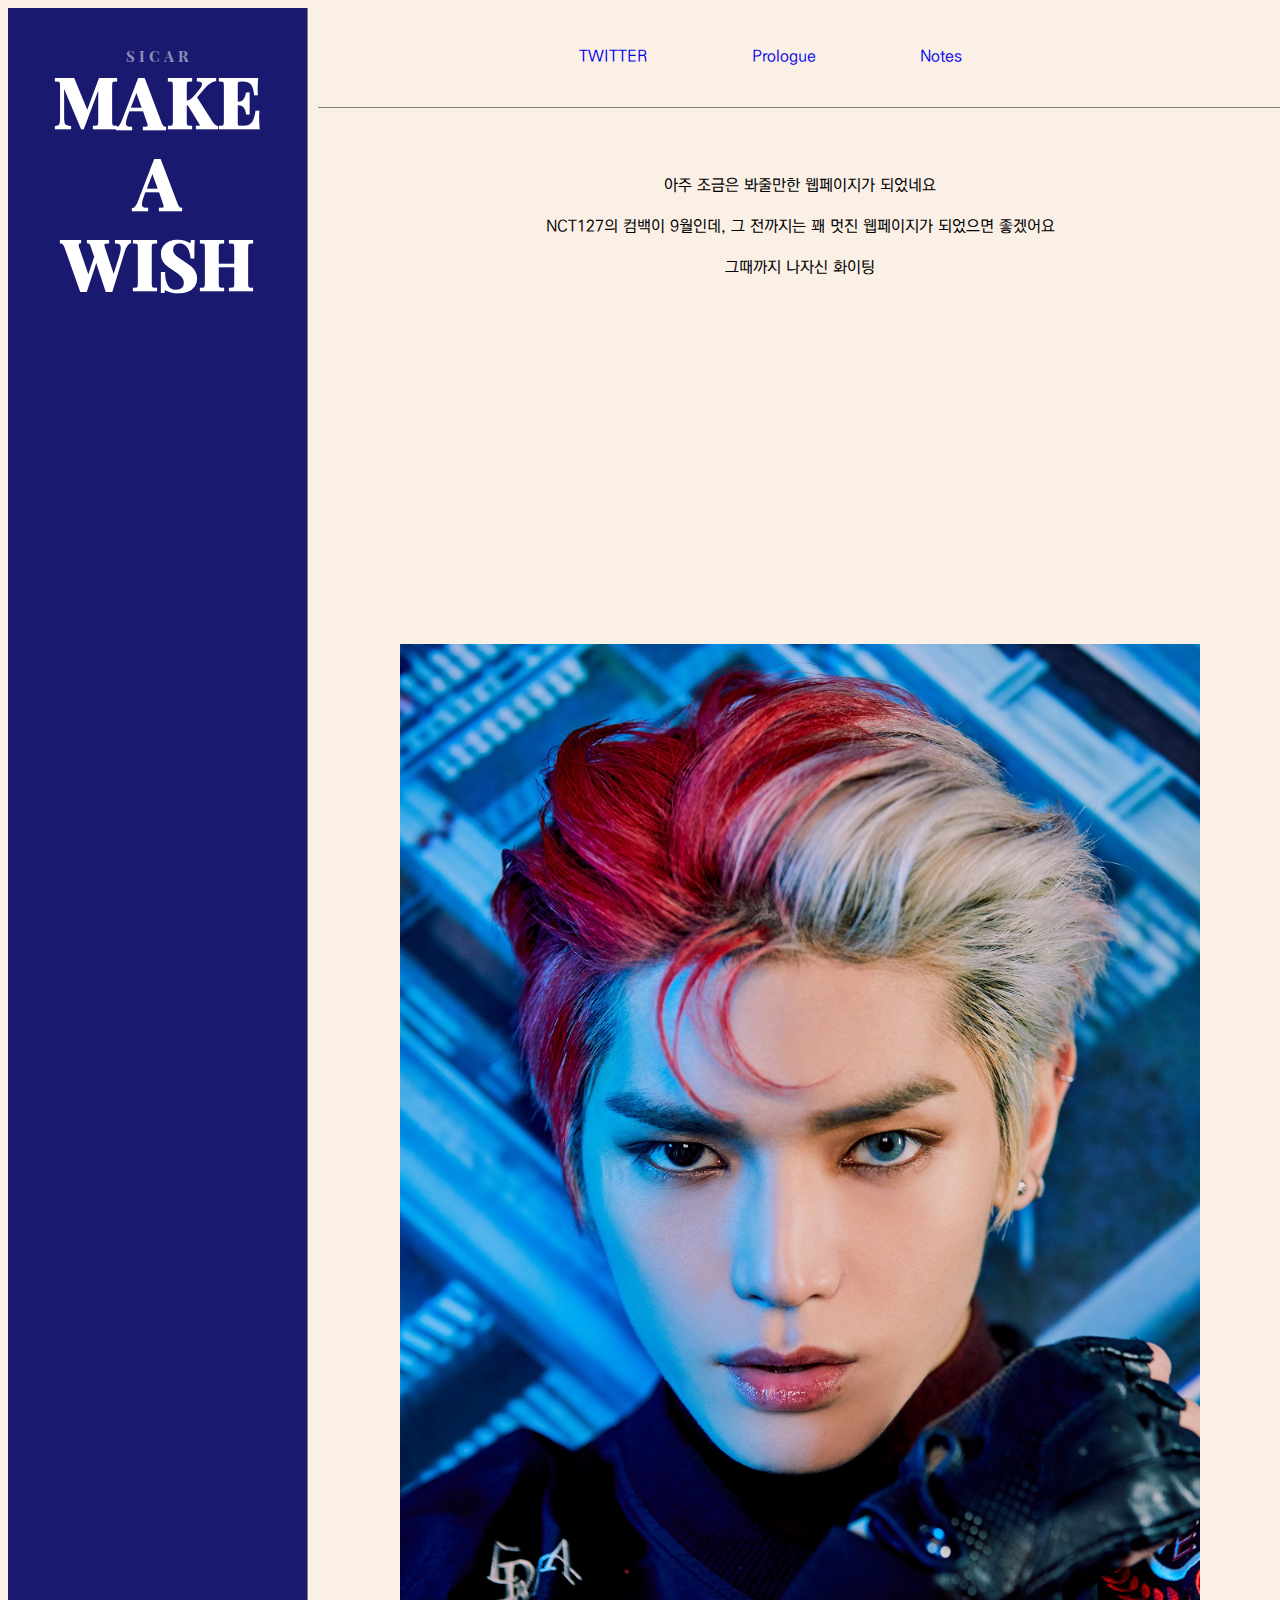
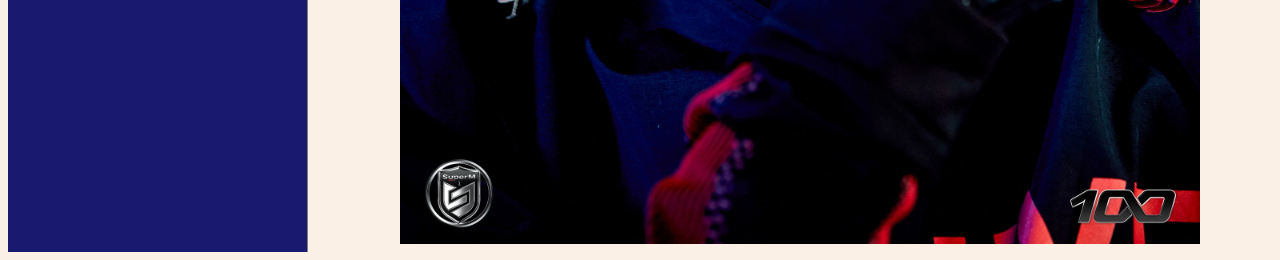
==== index.html @ f93653f6 "css 파일 생성" ====
<!doctype html>
<html>
<head>
  <title>직장인의_기록장</title>
  <meta charset="utf-8">
  <link rel="stylesheet" href="style.css">
</head>
<body>
  <div id=layout>
  <div class="title_grid">
  <p style="font-size:15px;opacity: 0.5;margin-top:40px;margin-bottom:0;padding:0;color:white;">S I C A R</p>
  <h1 style="margin:0;"><a href="index.html" title="메인으로 이동합니다" style="color:white;text-decoration:none;margin:0;padding: 0;">Make<br>A<br>Wish</a></h1>
  </div>
<div id=main_content>
  <div class="sidebar_grid">
<ul>
  <li><a href="https://twitter.com/Aic7lH" target="_blank" title="누르시면 트위터로 이동합니다" style="text-decoration:none;">TWITTER</a></li>
  <li><a href="inmyhead.html" title="나라는 사람에 대하여" style="text-decoration:none;">Prologue</a></li>
  <li><a href="wannabe.html" title="개발자가 되고 싶은 사람의 기록" style="text-decoration:none;">Notes</a></li>
</ul>
  </div>
  <div class="content_grid">
<p style="margin-top:45px;"> 아주 조금은 봐줄만한 웹페이지가 되었네요</p>
<p>NCT127의 컴백이 9월인데, 그 전까지는 꽤 멋진 웹페이지가 되었으면 좋겠어요</p>
<p>그때까지 나자신 화이팅</p>
<br>
<iframe width="560" height="315" src="https://www.youtube.com/embed/2OvyA2__Eas" title="YouTube video player" frameborder="0" allow="accelerometer; autoplay; clipboard-write; encrypted-media; gyroscope; picture-in-picture" allowfullscreen></iframe>
<br>
<img src="EfEUeBeU0AA4sZT.jpg" alt="태용 존나 잘생김 진심" width="800">
  </div>
</div>
</div>
</body>
</html>
---- style.css ----
@FONT-FACE {
	font-family: 'Neothic';
	src:url("Neothic.ttf");
}
@FONT-FACE {
	font-family: 'KoPubWorld돋움체_Pro Medium';
	src:url("KoPubWorld Dotum_Pro Medium.otf");
}
    #main_content{
      display: grid;
      grid-template-rows: 100px 1fr;
    }
    #layout{
      display: grid;
      grid-template-columns: 300px 1fr;
    }
    body{
      background-color: linen;
    }
    .title_grid {
      background-color:midnightblue;
      font-family: "Neothic", Times, serif;
      font-size: 35px;
      width: 300px;
      height: 100%;
      text-align: center;
      margin:0;
      padding: 0;
      box-sizing: border-box;
      border-right: 1px solid gray;
      display: inline;
    }
    .sidebar_grid {
      width: 100%;
      height: 80px;

      box-sizing: border-box;
      text-align: center;
      border-bottom:solid 1px gray;
      margin-top:20px;
      margin-left: 10px;
      display: inline;
     
    }
    .content_grid {
      width: 100%;

      text-align: center;
      box-sizing: border-box;
      margin-top:20px;
      margin-left: 10px;
      font-family: "KoPubWorld돋움체_Pro Medium", Arial, sans-serif;
    }
    li {
      display: inline-block;
      margin-right: 100px;
      font-family: "KoPubWorld돋움체_Pro Medium", Arial, sans-serif;
    }
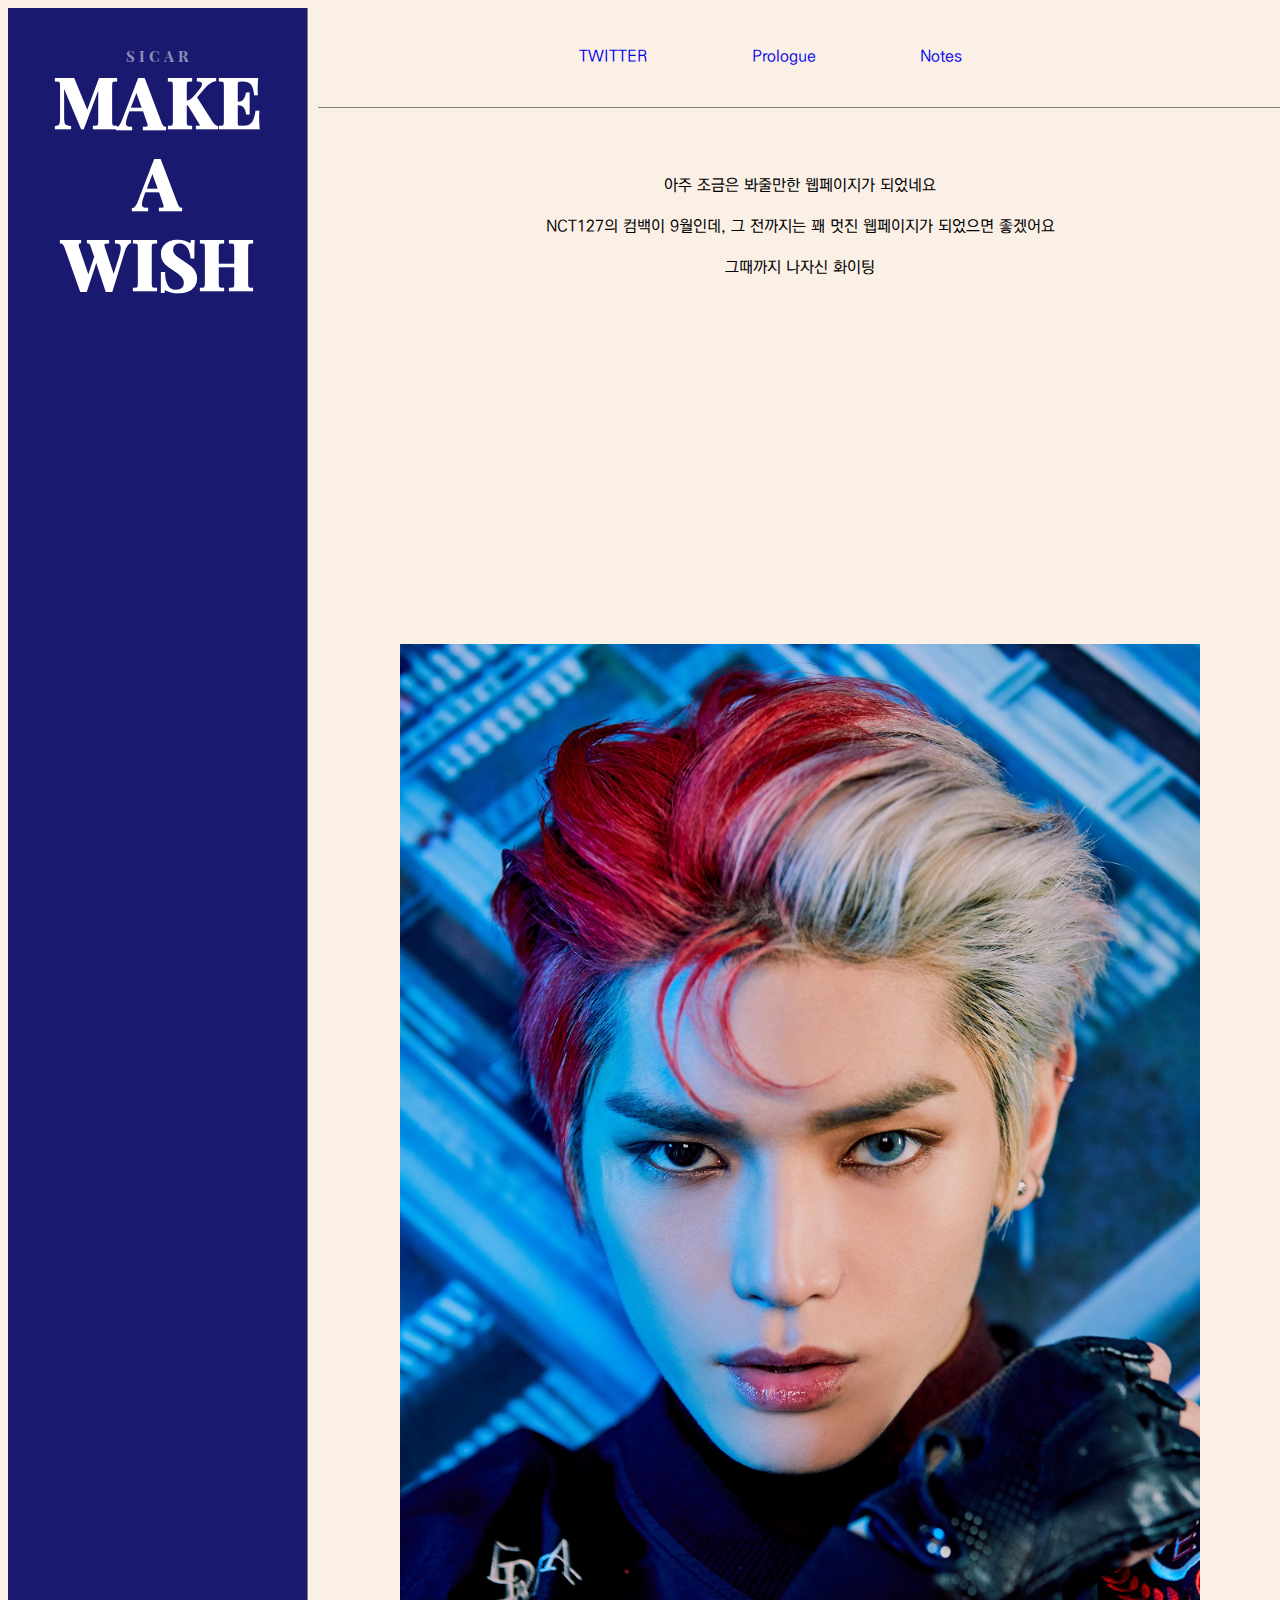
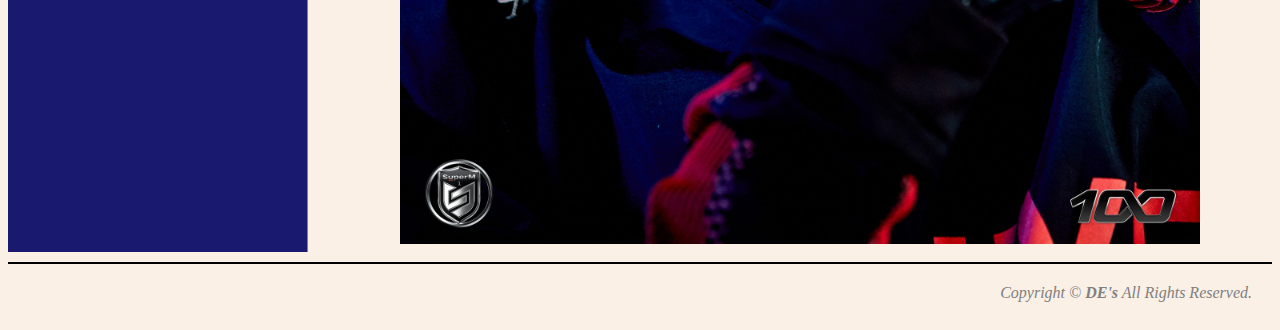
==== commit 2508b970: "Footer 추가" ====
--- a/index.html
+++ b/index.html
@@ -30,5 +30,11 @@
   </div>
 </div>
 </div>
+<footer>
+  <address>
+    Copyright © <strong>DE's</strong>
+    All Rights Reserved.
+  </address>
+</footer>
 </body>
 </html>
--- a/style.css
+++ b/style.css
@@ -55,4 +55,13 @@
       display: inline-block;
       margin-right: 100px;
       font-family: "KoPubWorld돋움체_Pro Medium", Arial, sans-serif;
+    }
+    footer {
+      border-top: 2px solid black;
+      margin-top: 10px;
+      padding: 20px;
+    }
+    address {
+      text-align: right;
+      color: gray;
     }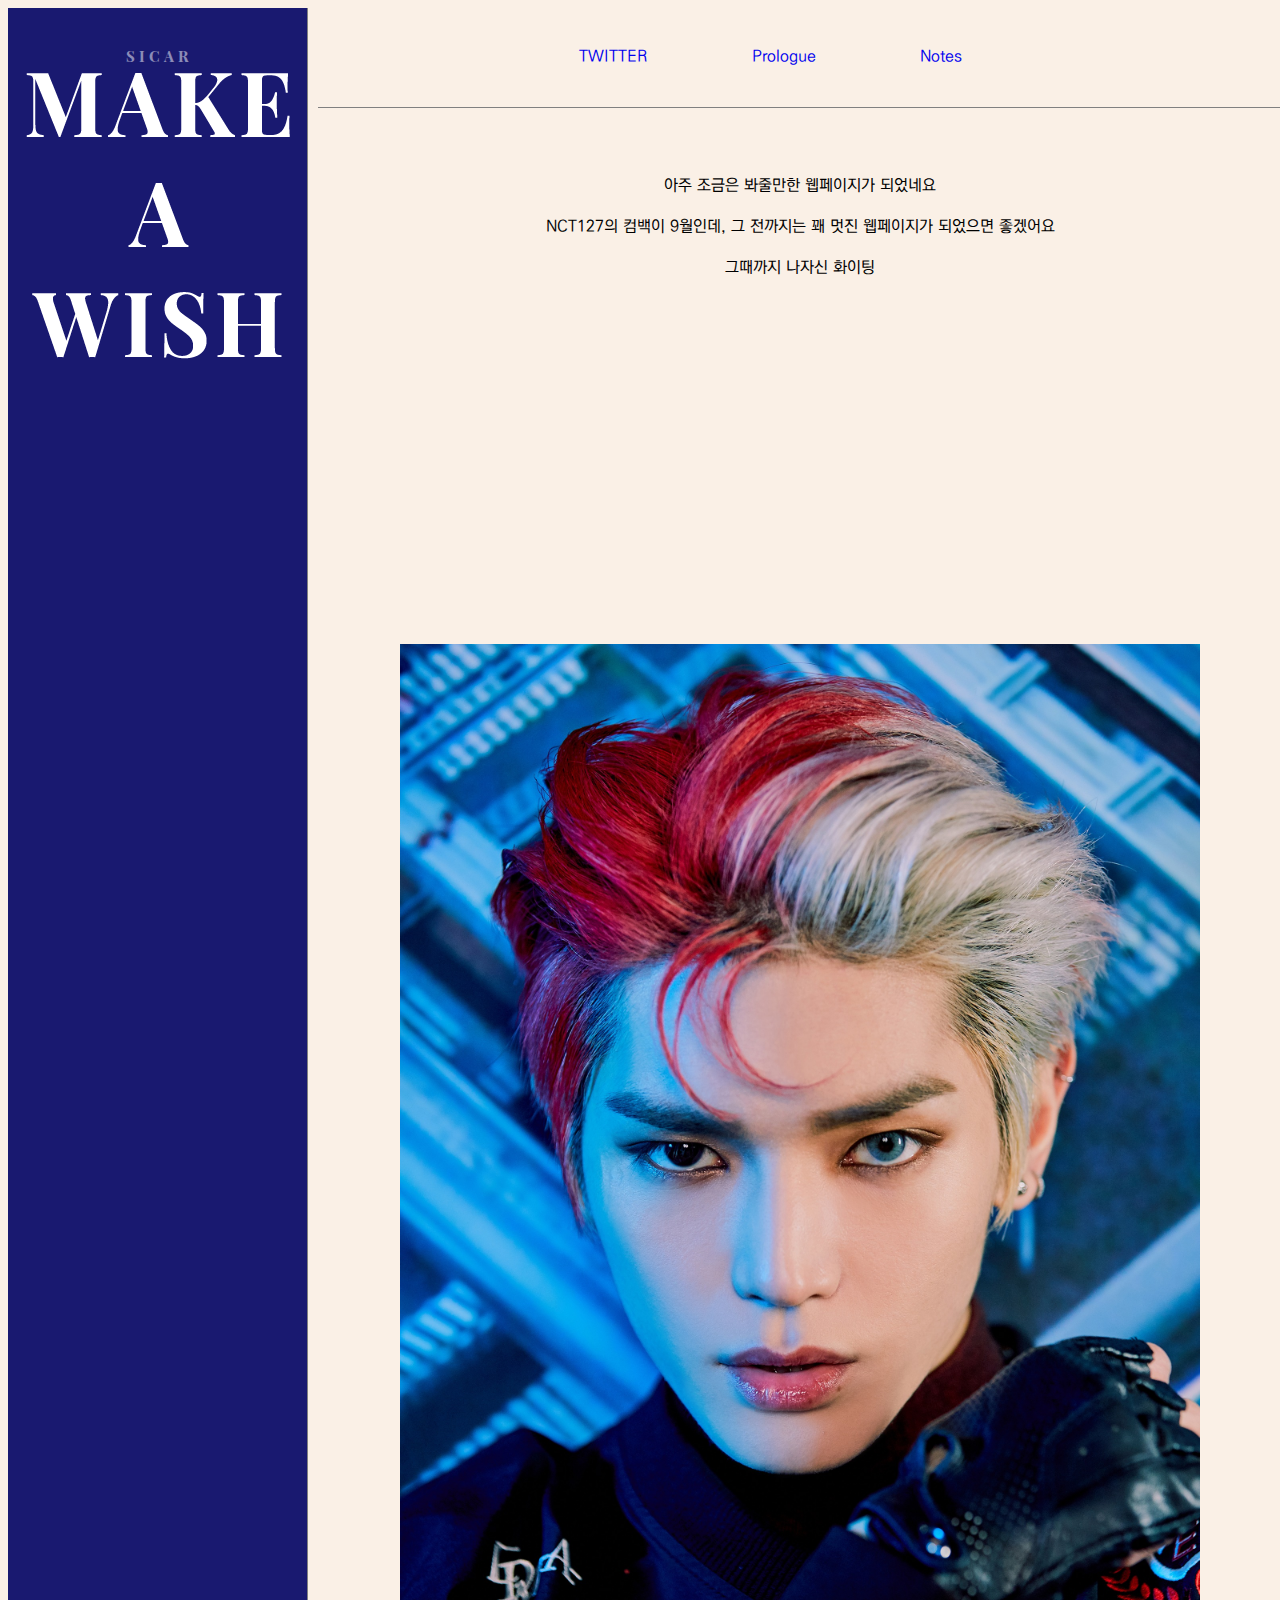
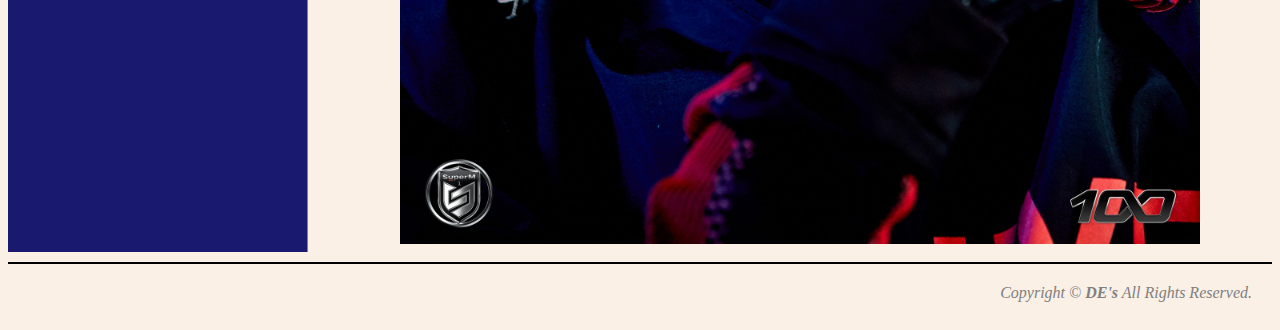
==== commit 9fb8c79e: "뭐임" ====
--- a/index.html
+++ b/index.html
@@ -9,7 +9,7 @@
   <div id=layout>
   <div class="title_grid">
   <p style="font-size:15px;opacity: 0.5;margin-top:40px;margin-bottom:0;padding:0;color:white;">S I C A R</p>
-  <h1 style="margin:0;"><a href="index.html" title="메인으로 이동합니다" style="color:white;text-decoration:none;margin:0;padding: 0;">Make<br>A<br>Wish</a></h1>
+  <a href="index.html" title="메인으로 이동합니다"><img src="title.png"></a>
   </div>
 <div id=main_content>
   <div class="sidebar_grid">
--- a/style.css
+++ b/style.css
@@ -8,7 +8,7 @@
 }
     #main_content{
       display: grid;
-      grid-template-rows: 100px 1fr;
+      grid-template-rows: 100px minmax(1080px, auto);
     }
     #layout{
       display: grid;
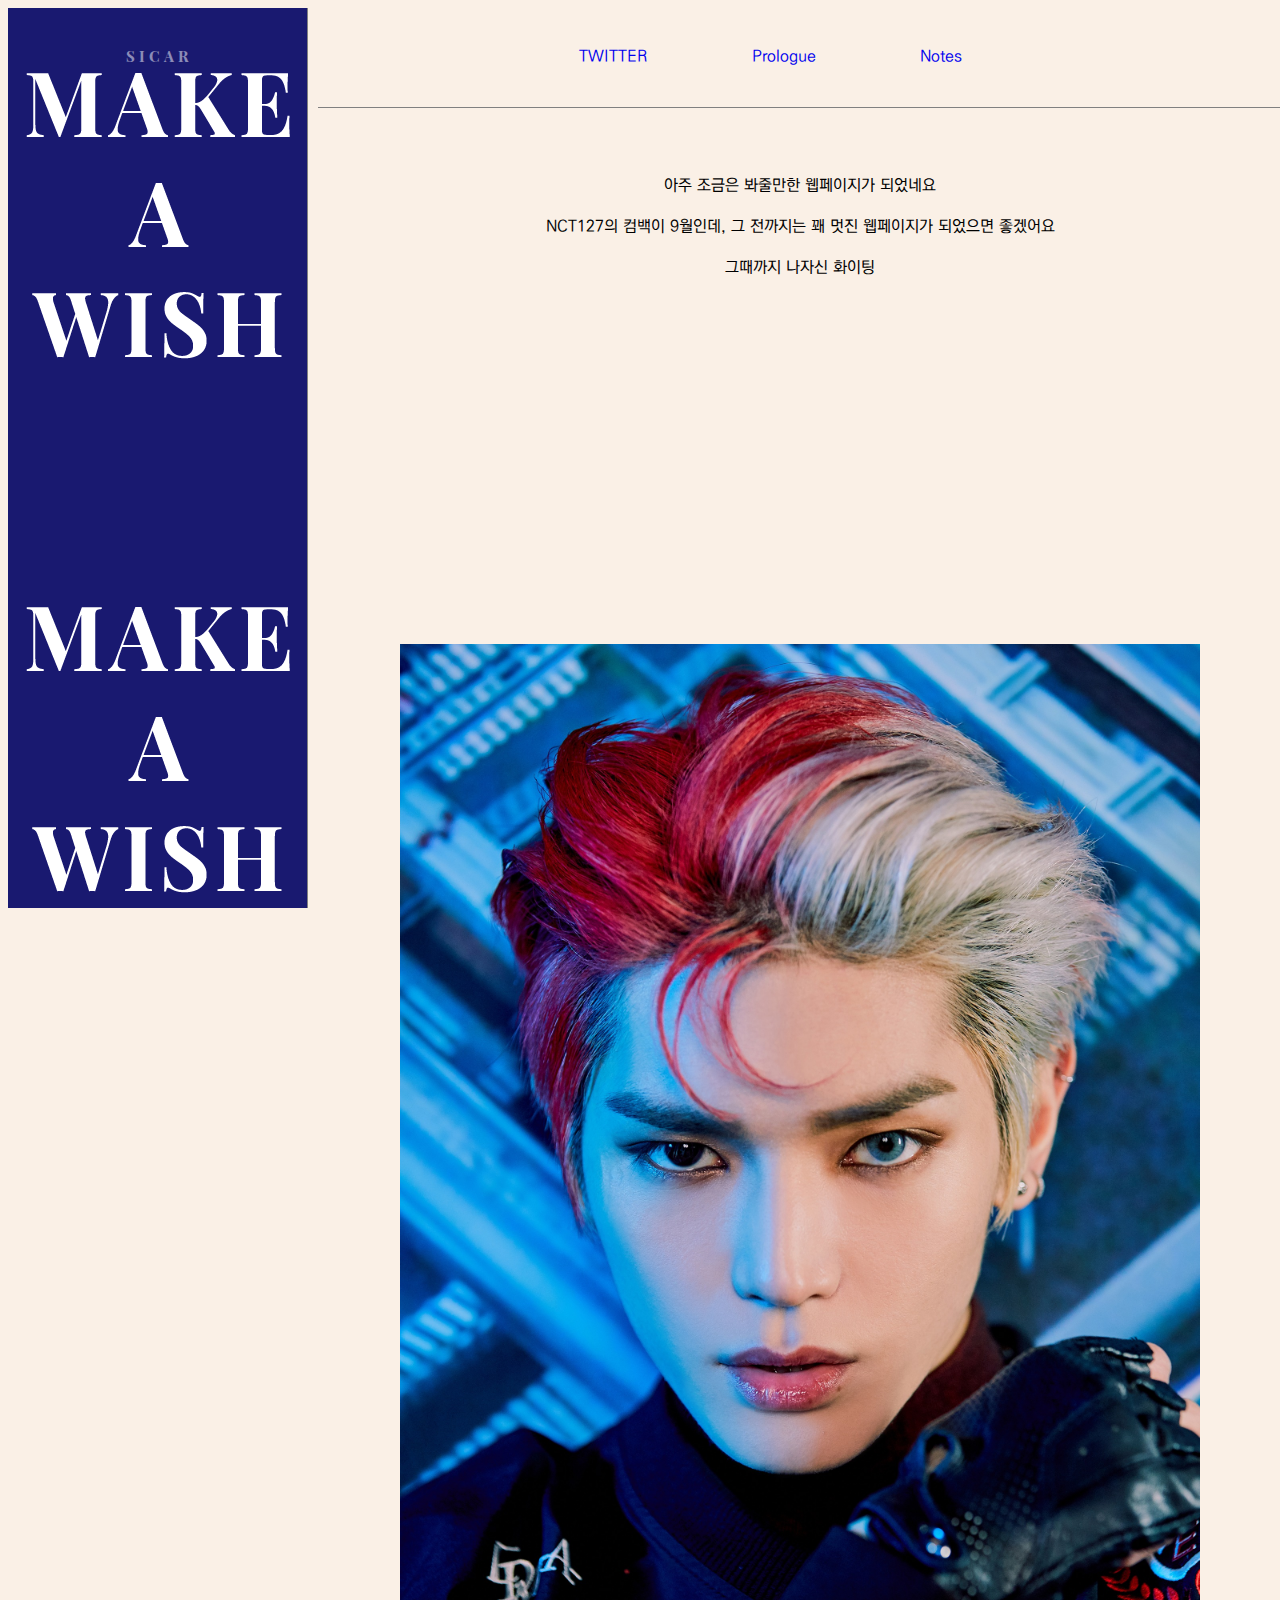
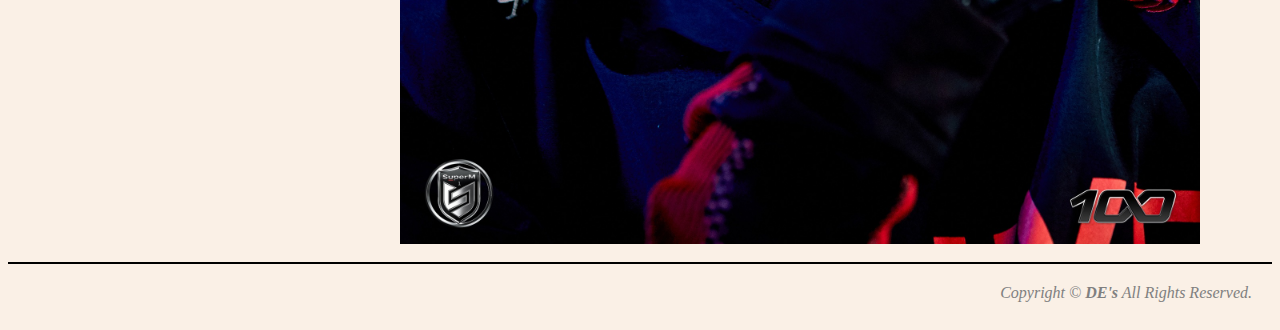
==== commit ab52e2f5: "사이드바 고정, 기타 코드 정렬, SICAR 저거 태그에 스타일 속성 너무 길어서 CSS 파일에 넣음, 이미지 바닥에 하나 넣어둠 저거 이미지 링크만 바꿔 그리고 크기는 300x3" ====
--- a/index.html
+++ b/index.html
@@ -1,40 +1,49 @@
 <!doctype html>
 <html>
+
 <head>
   <title>직장인의_기록장</title>
   <meta charset="utf-8">
   <link rel="stylesheet" href="style.css">
 </head>
+
 <body>
   <div id=layout>
-  <div class="title_grid">
-  <p style="font-size:15px;opacity: 0.5;margin-top:40px;margin-bottom:0;padding:0;color:white;">S I C A R</p>
-  <a href="index.html" title="메인으로 이동합니다"><img src="title.png"></a>
+    <div class="title_grid">
+      <p id="sicar">S I C A R</p>
+      <a href="index.html" title="메인으로 이동합니다"><img src="title.png"></a>
+      <img id="side_img" src="title.png">
+    </div>
+    <div></div>
+    <div id=main_content>
+      <div class="sidebar_grid">
+        <ul>
+          <li><a href="https://twitter.com/Aic7lH" target="_blank" title="누르시면 트위터로 이동합니다"
+              style="text-decoration:none;">TWITTER</a></li>
+          <li><a href="inmyhead.html" title="나라는 사람에 대하여" style="text-decoration:none;">Prologue</a></li>
+          <li><a href="wannabe.html" title="개발자가 되고 싶은 사람의 기록" style="text-decoration:none;">Notes</a></li>
+        </ul>
+      </div>
+      <div class="content_grid">
+        <p style="margin-top:45px;"> 아주 조금은 봐줄만한 웹페이지가 되었네요</p>
+        <p>NCT127의 컴백이 9월인데, 그 전까지는 꽤 멋진 웹페이지가 되었으면 좋겠어요</p>
+        <p>그때까지 나자신 화이팅</p>
+        <br>
+        <iframe width="560" height="315" src="https://www.youtube.com/embed/2OvyA2__Eas" title="YouTube video player"
+          frameborder="0"
+          allow="accelerometer; autoplay; clipboard-write; encrypted-media; gyroscope; picture-in-picture"
+          allowfullscreen></iframe>
+        <br>
+        <img src="EfEUeBeU0AA4sZT.jpg" alt="태용 존나 잘생김 진심" width="800">
+      </div>
+    </div>
   </div>
-<div id=main_content>
-  <div class="sidebar_grid">
-<ul>
-  <li><a href="https://twitter.com/Aic7lH" target="_blank" title="누르시면 트위터로 이동합니다" style="text-decoration:none;">TWITTER</a></li>
-  <li><a href="inmyhead.html" title="나라는 사람에 대하여" style="text-decoration:none;">Prologue</a></li>
-  <li><a href="wannabe.html" title="개발자가 되고 싶은 사람의 기록" style="text-decoration:none;">Notes</a></li>
-</ul>
-  </div>
-  <div class="content_grid">
-<p style="margin-top:45px;"> 아주 조금은 봐줄만한 웹페이지가 되었네요</p>
-<p>NCT127의 컴백이 9월인데, 그 전까지는 꽤 멋진 웹페이지가 되었으면 좋겠어요</p>
-<p>그때까지 나자신 화이팅</p>
-<br>
-<iframe width="560" height="315" src="https://www.youtube.com/embed/2OvyA2__Eas" title="YouTube video player" frameborder="0" allow="accelerometer; autoplay; clipboard-write; encrypted-media; gyroscope; picture-in-picture" allowfullscreen></iframe>
-<br>
-<img src="EfEUeBeU0AA4sZT.jpg" alt="태용 존나 잘생김 진심" width="800">
-  </div>
-</div>
-</div>
-<footer>
-  <address>
-    Copyright © <strong>DE's</strong>
-    All Rights Reserved.
-  </address>
-</footer>
+  <footer>
+    <address>
+      Copyright © <strong>DE's</strong>
+      All Rights Reserved.
+    </address>
+  </footer>
 </body>
-</html>
+
+</html>--- a/style.css
+++ b/style.css
@@ -29,6 +29,7 @@
       box-sizing: border-box;
       border-right: 1px solid gray;
       display: inline;
+      position: fixed;
     }
     .sidebar_grid {
       width: 100%;
@@ -40,7 +41,6 @@
       margin-top:20px;
       margin-left: 10px;
       display: inline;
-     
     }
     .content_grid {
       width: 100%;
@@ -64,4 +64,17 @@
     address {
       text-align: right;
       color: gray;
+    }
+    #side_img {
+      position: fixed;
+      bottom: 0px;
+      left: 8px;
+    }
+    #sicar {
+      font-size:15px;
+      opacity: 0.5;
+      margin-top:40px;
+      margin-bottom:0;
+      padding:0;
+      color:white;
     }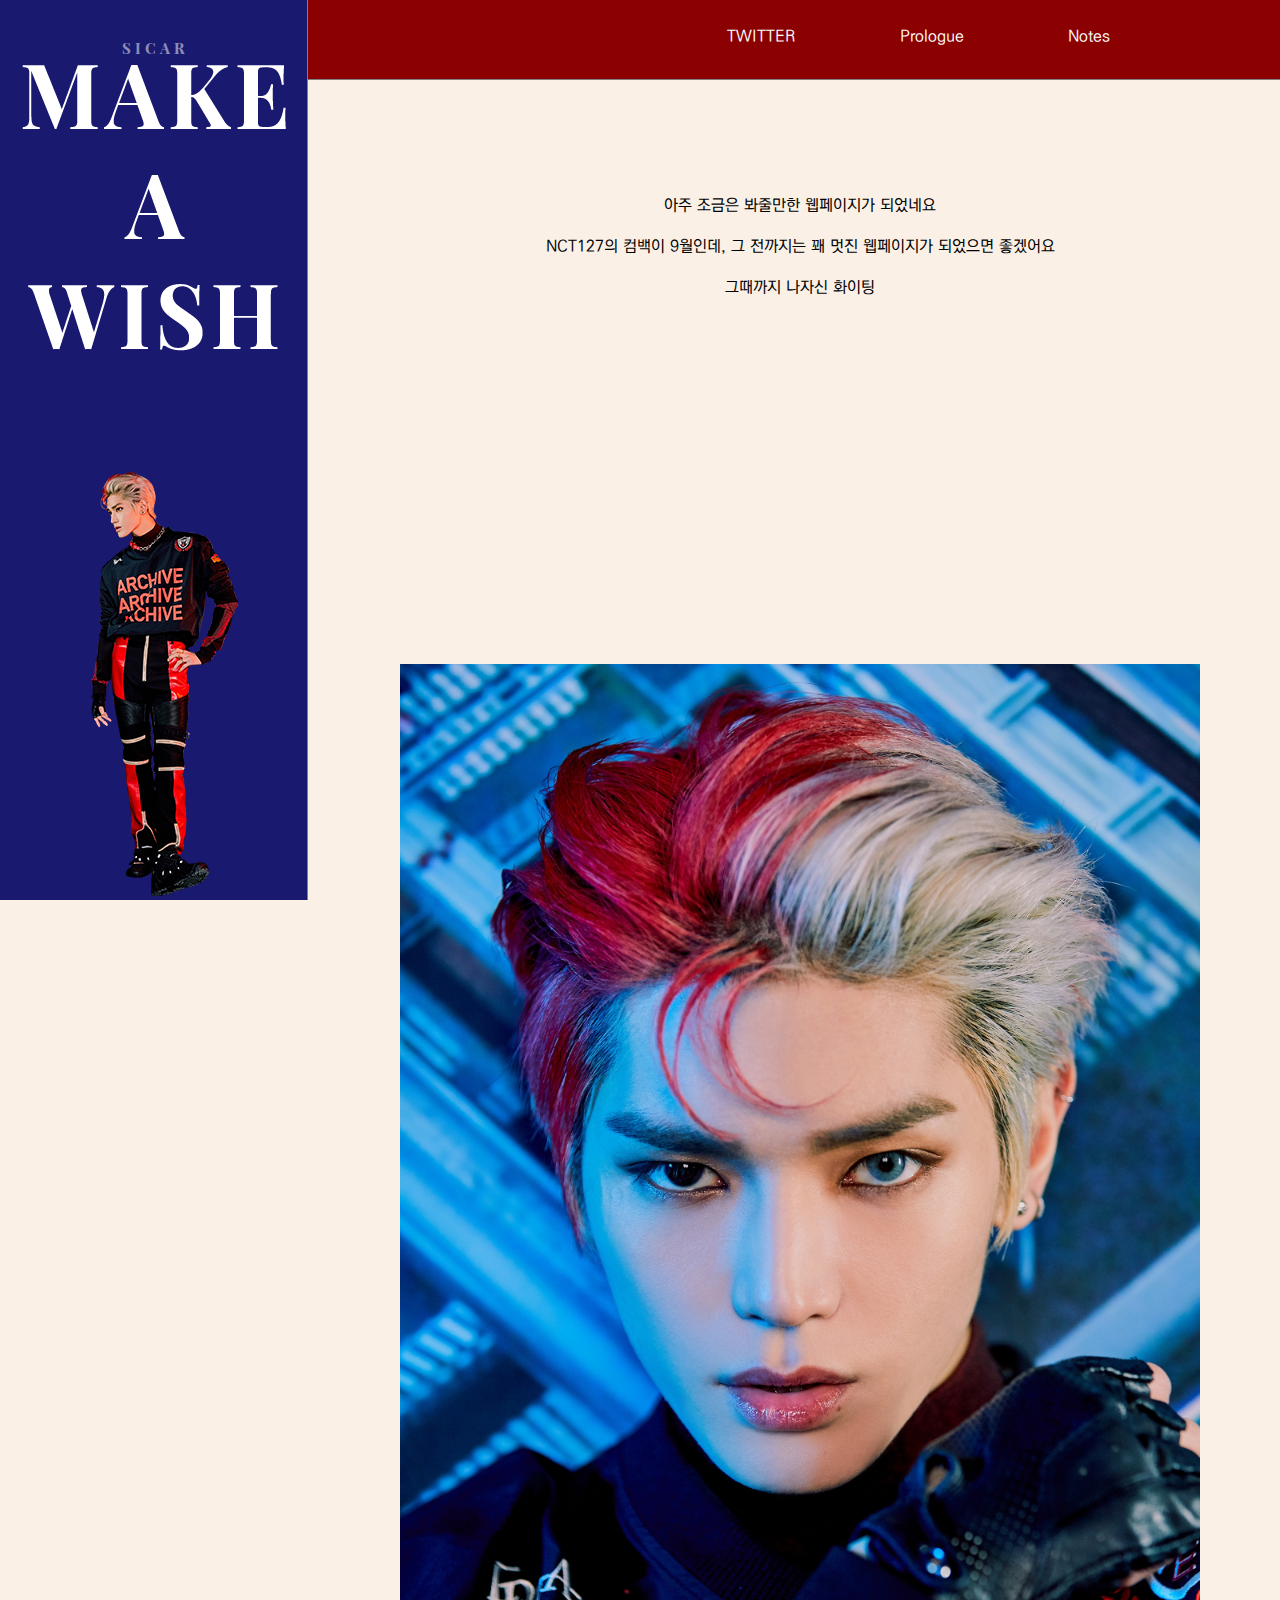
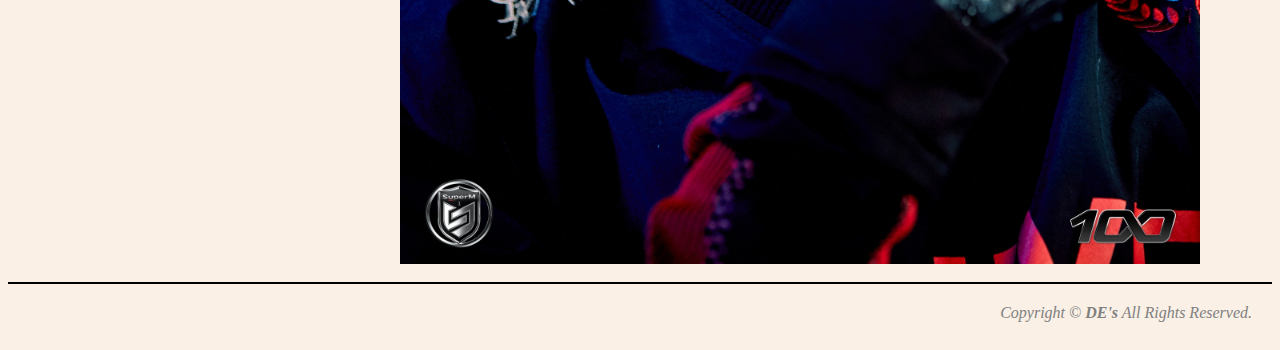
==== commit 1051cc83: "세부디자인변경" ====
--- a/index.html
+++ b/index.html
@@ -12,7 +12,7 @@
     <div class="title_grid">
       <p id="sicar">S I C A R</p>
       <a href="index.html" title="메인으로 이동합니다"><img src="title.png"></a>
-      <img id="side_img" src="title.png">
+      <img id="side_img" src="태용.png">
     </div>
     <div></div>
     <div id=main_content>
@@ -24,6 +24,7 @@
           <li><a href="wannabe.html" title="개발자가 되고 싶은 사람의 기록" style="text-decoration:none;">Notes</a></li>
         </ul>
       </div>
+      <div></div>
       <div class="content_grid">
         <p style="margin-top:45px;"> 아주 조금은 봐줄만한 웹페이지가 되었네요</p>
         <p>NCT127의 컴백이 9월인데, 그 전까지는 꽤 멋진 웹페이지가 되었으면 좋겠어요</p>
--- a/style.css
+++ b/style.css
@@ -8,7 +8,7 @@
 }
     #main_content{
       display: grid;
-      grid-template-rows: 100px minmax(1080px, auto);
+      grid-template-rows: 80px minmax(1080px, auto);
     }
     #layout{
       display: grid;
@@ -21,30 +21,33 @@
       background-color:midnightblue;
       font-family: "Neothic", Times, serif;
       font-size: 35px;
-      width: 300px;
+      width: 308px;
       height: 100%;
       text-align: center;
       margin:0;
       padding: 0;
       box-sizing: border-box;
       border-right: 1px solid gray;
+      left:0;
+      top:0;
       display: inline;
       position: fixed;
     }
     .sidebar_grid {
       width: 100%;
       height: 80px;
-
+      top:0;
       box-sizing: border-box;
       text-align: center;
       border-bottom:solid 1px gray;
-      margin-top:20px;
-      margin-left: 10px;
       display: inline;
+      position: fixed;
+      background-color: darkred;
+      line-height: 40px;
     }
     .content_grid {
       width: 100%;
-
+      padding-top:40px;
       text-align: center;
       box-sizing: border-box;
       margin-top:20px;
@@ -55,6 +58,9 @@
       display: inline-block;
       margin-right: 100px;
       font-family: "KoPubWorld돋움체_Pro Medium", Arial, sans-serif;
+    }
+    li a{
+        color:white;
     }
     footer {
       border-top: 2px solid black;
@@ -68,7 +74,7 @@
     #side_img {
       position: fixed;
       bottom: 0px;
-      left: 8px;
+      left:0;
     }
     #sicar {
       font-size:15px;
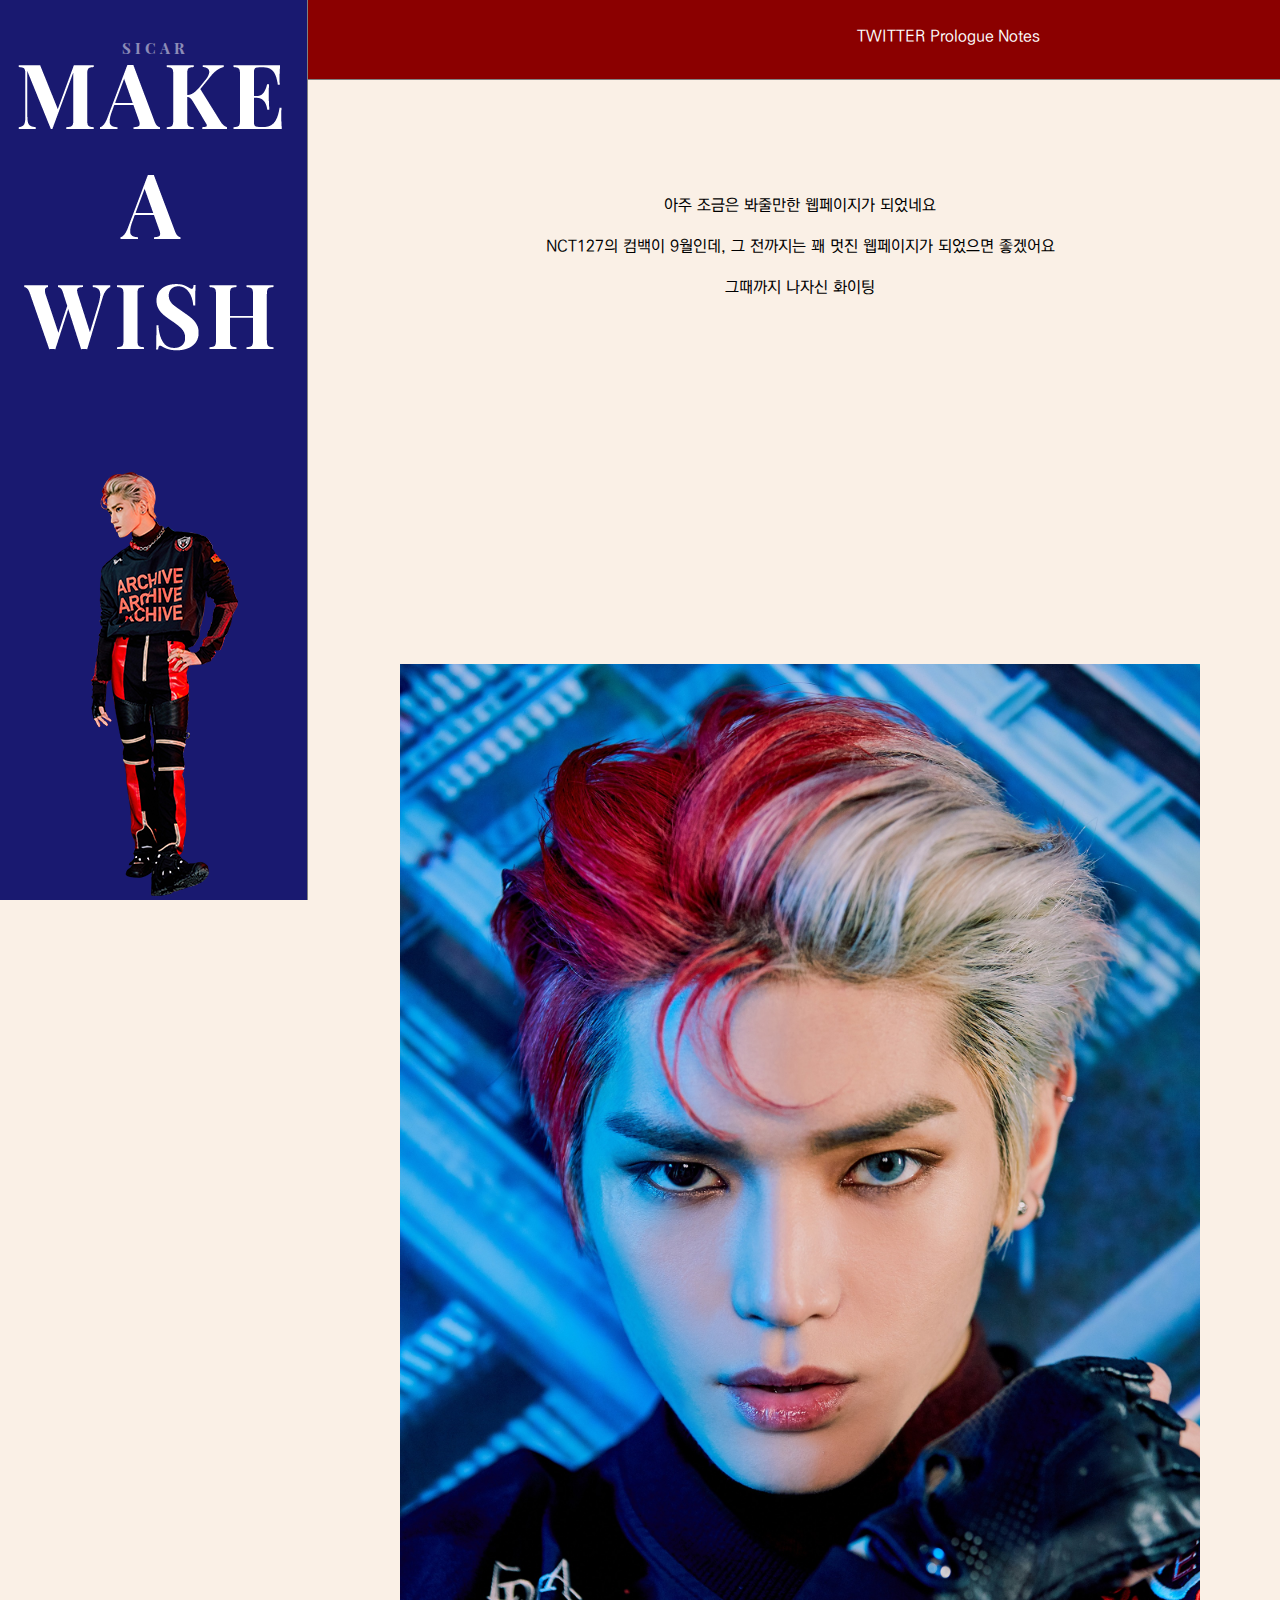
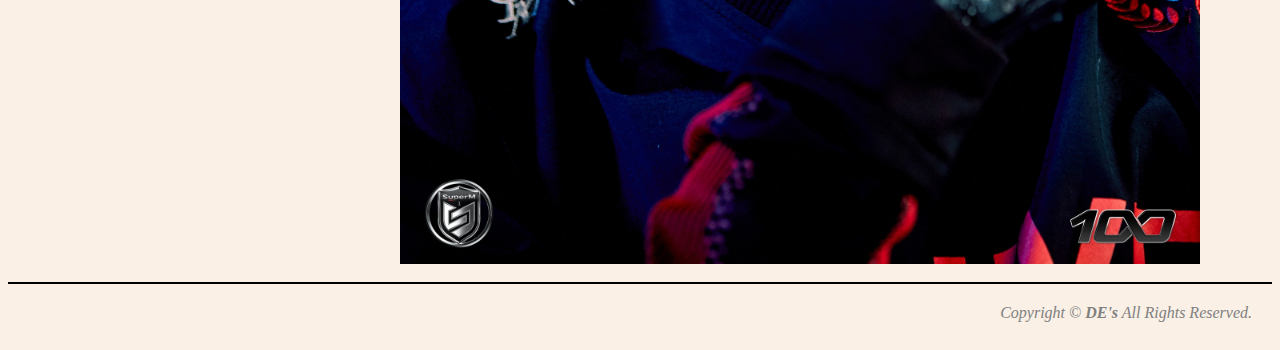
==== commit e20bcaf7: "0726" ====
--- a/index.html
+++ b/index.html
@@ -11,17 +11,18 @@
   <div id=layout>
     <div class="title_grid">
       <p id="sicar">S I C A R</p>
-      <a href="index.html" title="메인으로 이동합니다"><img src="title.png"></a>
+      <a href="index.html" title="메인으로 이동합니다">
+        <img id="title" src="title.png"><img id="title2" src="title2.png"></a>
+
       <img id="side_img" src="태용.png">
     </div>
     <div></div>
     <div id=main_content>
       <div class="sidebar_grid">
         <ul>
-          <li><a href="https://twitter.com/Aic7lH" target="_blank" title="누르시면 트위터로 이동합니다"
-              style="text-decoration:none;">TWITTER</a></li>
-          <li><a href="inmyhead.html" title="나라는 사람에 대하여" style="text-decoration:none;">Prologue</a></li>
-          <li><a href="wannabe.html" title="개발자가 되고 싶은 사람의 기록" style="text-decoration:none;">Notes</a></li>
+          <li><a href="https://twitter.com/Aic7lH" target="_blank" title="누르시면 트위터로 이동합니다">TWITTER</a></li>
+          <li><a href="inmyhead.html" title="나라는 사람에 대하여">Prologue</a></li>
+          <li><a href="wannabe.html" title="개발자가 되고 싶은 사람의 기록">Notes</a></li>
         </ul>
       </div>
       <div></div>
@@ -30,10 +31,7 @@
         <p>NCT127의 컴백이 9월인데, 그 전까지는 꽤 멋진 웹페이지가 되었으면 좋겠어요</p>
         <p>그때까지 나자신 화이팅</p>
         <br>
-        <iframe width="560" height="315" src="https://www.youtube.com/embed/2OvyA2__Eas" title="YouTube video player"
-          frameborder="0"
-          allow="accelerometer; autoplay; clipboard-write; encrypted-media; gyroscope; picture-in-picture"
-          allowfullscreen></iframe>
+        <iframe width="560" height="315" src="https://www.youtube.com/embed/SvV49SD99DY" title="YouTube video player" frameborder="0" allow="accelerometer; autoplay; clipboard-write; encrypted-media; gyroscope; picture-in-picture" allowfullscreen></iframe>
         <br>
         <img src="EfEUeBeU0AA4sZT.jpg" alt="태용 존나 잘생김 진심" width="800">
       </div>
--- a/style.css
+++ b/style.css
@@ -6,6 +6,96 @@
 	font-family: 'KoPubWorld돋움체_Pro Medium';
 	src:url("KoPubWorld Dotum_Pro Medium.otf");
 }
+@media(max-width:800px){
+  #sicar {
+    font-size:15px;
+    opacity: 0.5;
+    margin-top:20px;
+    margin-bottom:0;
+    padding:0;
+    color:white;
+  }
+  .title_grid {
+    background-color:midnightblue;
+    font-family: "Neothic", Times, serif;
+    font-size: 35px;
+    width: 100%;
+    height: 200px;
+    text-align: center;
+    margin:0;
+    padding: 0;
+    box-sizing: border-box;
+    border-right: 1px solid gray;
+    left:0;
+    top:0;
+    right:0;
+    position: fixed;
+  }
+  #title{
+    display:none;
+  }
+  #title2{
+    display:block;
+    margin-left: auto;
+    margin-right: auto;
+    padding-top: 20px;
+
+  }
+  .sidebar_grid {
+    width: 100%;
+    height: 80px;
+    top:0;
+    box-sizing: border-box;
+    text-align: center;
+    border-bottom:solid 1px gray;
+    display: block;
+    background-color: darkred;
+    line-height: 80px;
+    margin:0;
+    left:0;
+    top:200px;
+    right:0;
+    position: fixed;
+  }
+ li {
+    display: inline;
+    list-style: none;
+    margin-left: 50px;
+    margin-right: 50px;
+    font-family: "KoPubWorld돋움체_Pro Medium", Arial, sans-serif;
+    
+  }
+  li a{
+    color:white;
+    text-decoration:none;
+    text-align: center;
+}
+ul{
+  margin:0;
+  text-align: center;
+}
+  #layout{
+    display: grid;
+    grid-template-rows: 200px 1fr;
+  }
+  body{
+    background-color: linen;
+  }
+  .content_grid {
+    width: 100%;
+    padding-top:40px;
+    text-align: center;
+    box-sizing: border-box;
+    margin-top:20px;
+    margin-left: 10px;
+    font-family: "KoPubWorld돋움체_Pro Medium", Arial, sans-serif;
+  }
+  #side_img {
+    display: none;
+  }
+}
+@media(min-width:800px){
+  
     #main_content{
       display: grid;
       grid-template-rows: 80px minmax(1080px, auto);
@@ -33,6 +123,12 @@
       display: inline;
       position: fixed;
     }
+    #title{
+      display:block;
+    }
+    #title2{
+      display:none;
+    }
     .sidebar_grid {
       width: 100%;
       height: 80px;
@@ -56,11 +152,17 @@
     }
     li {
       display: inline-block;
-      margin-right: 100px;
+      list-style: none;
       font-family: "KoPubWorld돋움체_Pro Medium", Arial, sans-serif;
     }
     li a{
         color:white;
+        text-decoration:none;
+    }
+    ul{
+      padding:0;
+
+      text-align: center;
     }
     footer {
       border-top: 2px solid black;
@@ -83,4 +185,5 @@
       margin-bottom:0;
       padding:0;
       color:white;
-    }+    }
+  }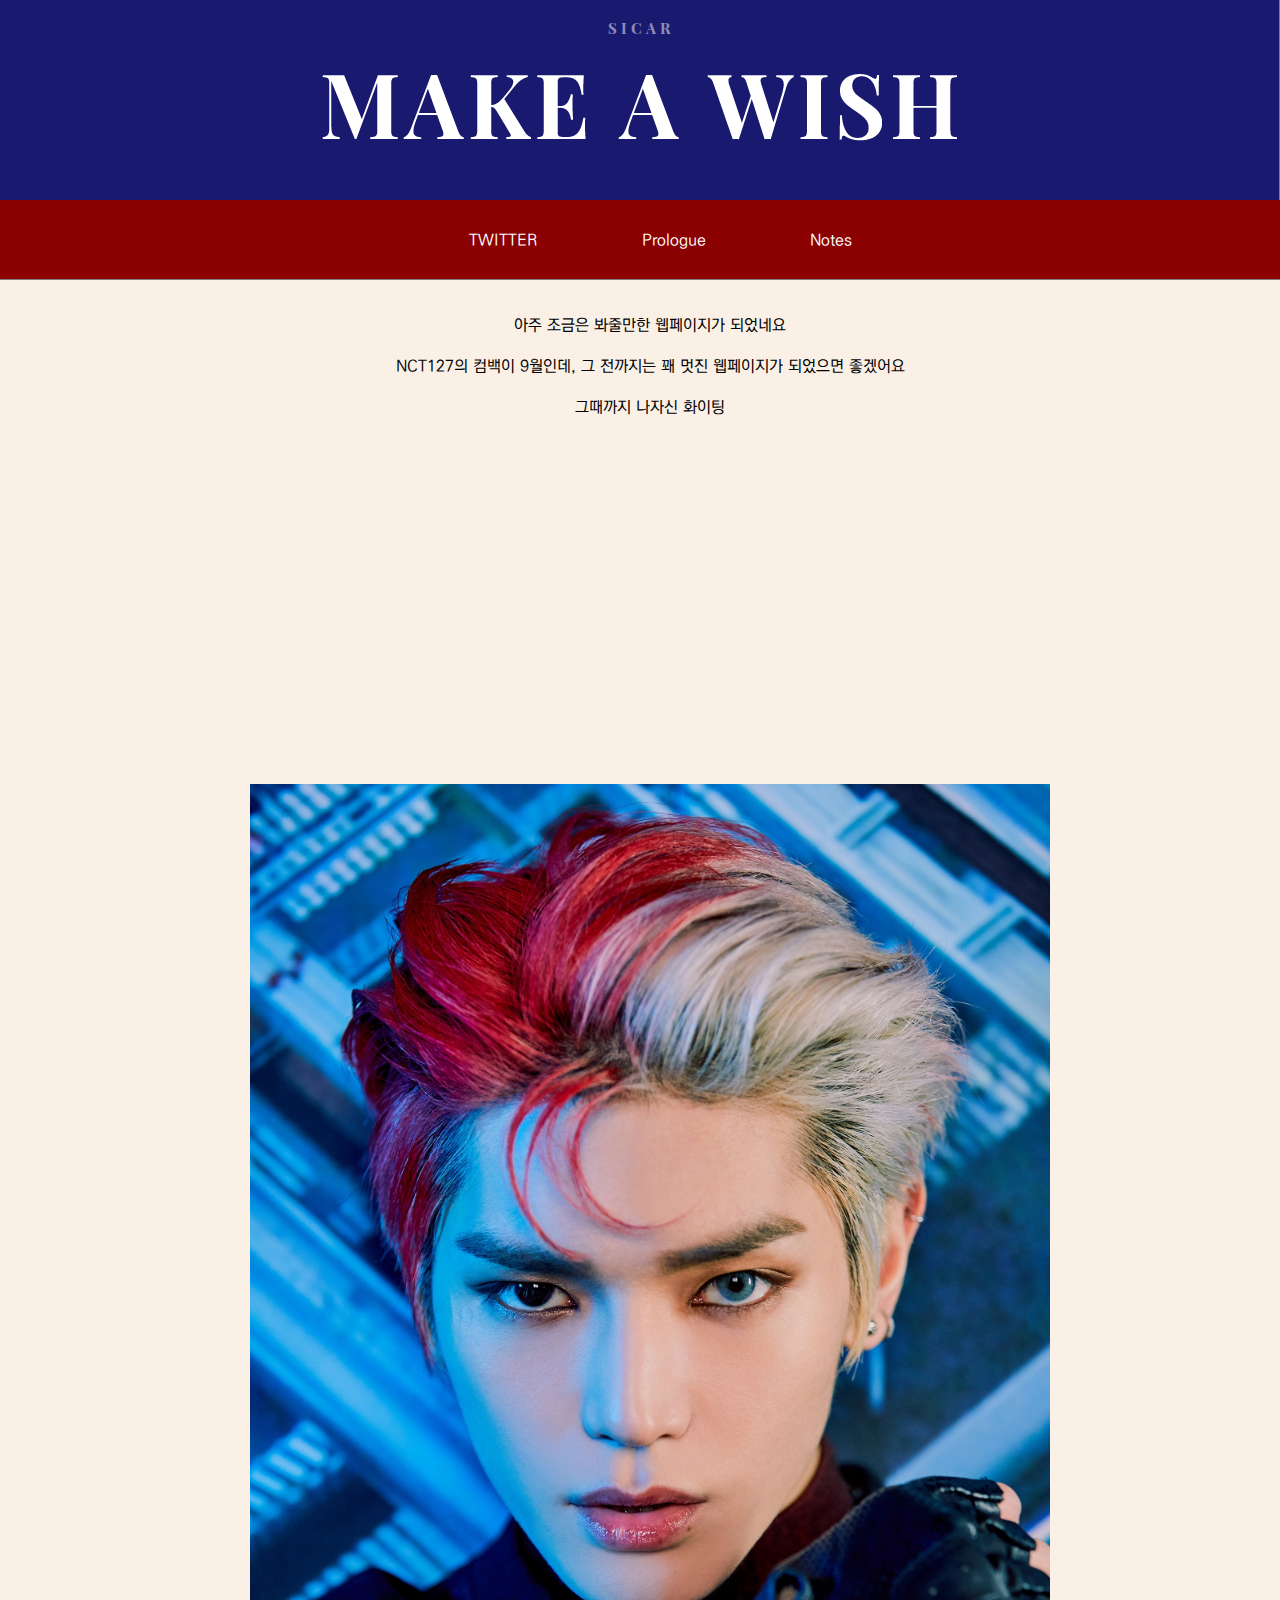
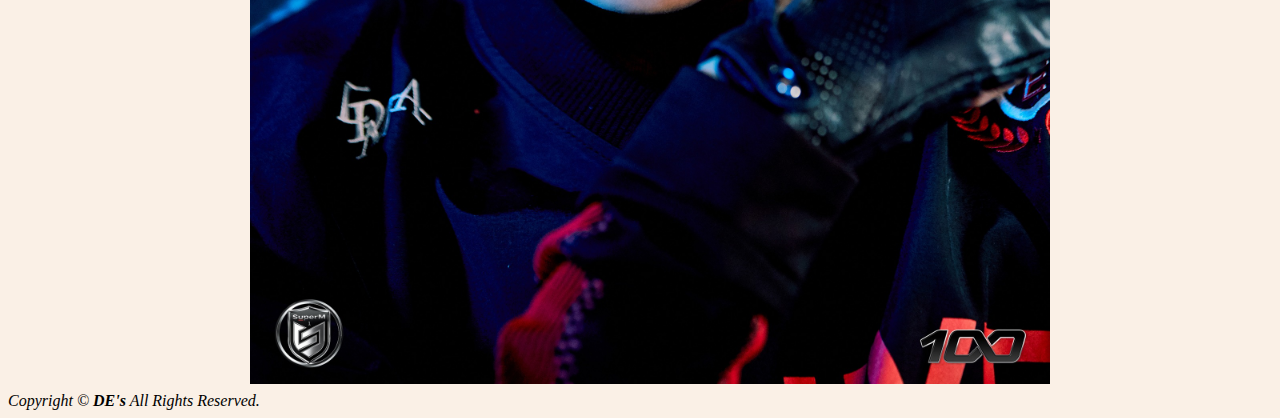
==== commit 6ddafd65: "멬꺼위시 이미지 버그픽스" ====
--- a/index.html
+++ b/index.html
@@ -12,8 +12,8 @@
     <div class="title_grid">
       <p id="sicar">S I C A R</p>
       <a href="index.html" title="메인으로 이동합니다">
-        <img id="title" src="title.png"><img id="title2" src="title2.png"></a>
-
+        <img id="title" src="title.png"><img id="title2" src="title2.png">
+      </a>
       <img id="side_img" src="태용.png">
     </div>
     <div></div>
@@ -31,7 +31,10 @@
         <p>NCT127의 컴백이 9월인데, 그 전까지는 꽤 멋진 웹페이지가 되었으면 좋겠어요</p>
         <p>그때까지 나자신 화이팅</p>
         <br>
-        <iframe width="560" height="315" src="https://www.youtube.com/embed/SvV49SD99DY" title="YouTube video player" frameborder="0" allow="accelerometer; autoplay; clipboard-write; encrypted-media; gyroscope; picture-in-picture" allowfullscreen></iframe>
+        <iframe width="560" height="315" src="https://www.youtube.com/embed/SvV49SD99DY" title="YouTube video player"
+          frameborder="0"
+          allow="accelerometer; autoplay; clipboard-write; encrypted-media; gyroscope; picture-in-picture"
+          allowfullscreen></iframe>
         <br>
         <img src="EfEUeBeU0AA4sZT.jpg" alt="태용 존나 잘생김 진심" width="800">
       </div>
--- a/style.css
+++ b/style.css
@@ -6,7 +6,7 @@
 	font-family: 'KoPubWorld돋움체_Pro Medium';
 	src:url("KoPubWorld Dotum_Pro Medium.otf");
 }
-@media(max-width:800px){
+@media(max-width:1450px){
   #sicar {
     font-size:15px;
     opacity: 0.5;
@@ -81,6 +81,16 @@
   body{
     background-color: linen;
   }
+  body::-webkit-scrollbar{
+    width: 16px;
+  }
+  body::-webkit-scrollbar-thumb{
+    background-color: teal;
+    height: 56px;
+    border-radius: 8px;
+    background-clip: padding-box;
+    border: 2px solid transparent;
+  } 
   .content_grid {
     width: 100%;
     padding-top:40px;
@@ -94,7 +104,7 @@
     display: none;
   }
 }
-@media(min-width:800px){
+@media(min-width:1450px){
   
     #main_content{
       display: grid;
@@ -106,7 +116,21 @@
     }
     body{
       background-color: linen;
-    }
+      overflow-x: hidden;
+      overflow-y: auto;
+    }
+    /* 스크롤바 변경 참고 https://codingbroker.tistory.com/66 */
+    body::-webkit-scrollbar{
+      width: 16px;
+    }
+    body::-webkit-scrollbar-thumb{
+      background-color: teal;
+      height: 56px;
+      border-radius: 8px;
+      background-clip: padding-box;
+      border: 2px solid transparent;
+    } 
+    /* 스르륵 등장하는 사이드바 https://youtu.be/AcDKkaorPvU */
     .title_grid {
       background-color:midnightblue;
       font-family: "Neothic", Times, serif;
@@ -136,7 +160,7 @@
       box-sizing: border-box;
       text-align: center;
       border-bottom:solid 1px gray;
-      display: inline;
+      display: inline-block;
       position: fixed;
       background-color: darkred;
       line-height: 40px;
@@ -149,11 +173,14 @@
       margin-top:20px;
       margin-left: 10px;
       font-family: "KoPubWorld돋움체_Pro Medium", Arial, sans-serif;
+      
     }
     li {
       display: inline-block;
       list-style: none;
       font-family: "KoPubWorld돋움체_Pro Medium", Arial, sans-serif;
+      margin-right: 50px;
+      margin-left: 50px;
     }
     li a{
         color:white;
@@ -161,8 +188,7 @@
     }
     ul{
       padding:0;
-
-      text-align: center;
+      margin-right: 220px;
     }
     footer {
       border-top: 2px solid black;
